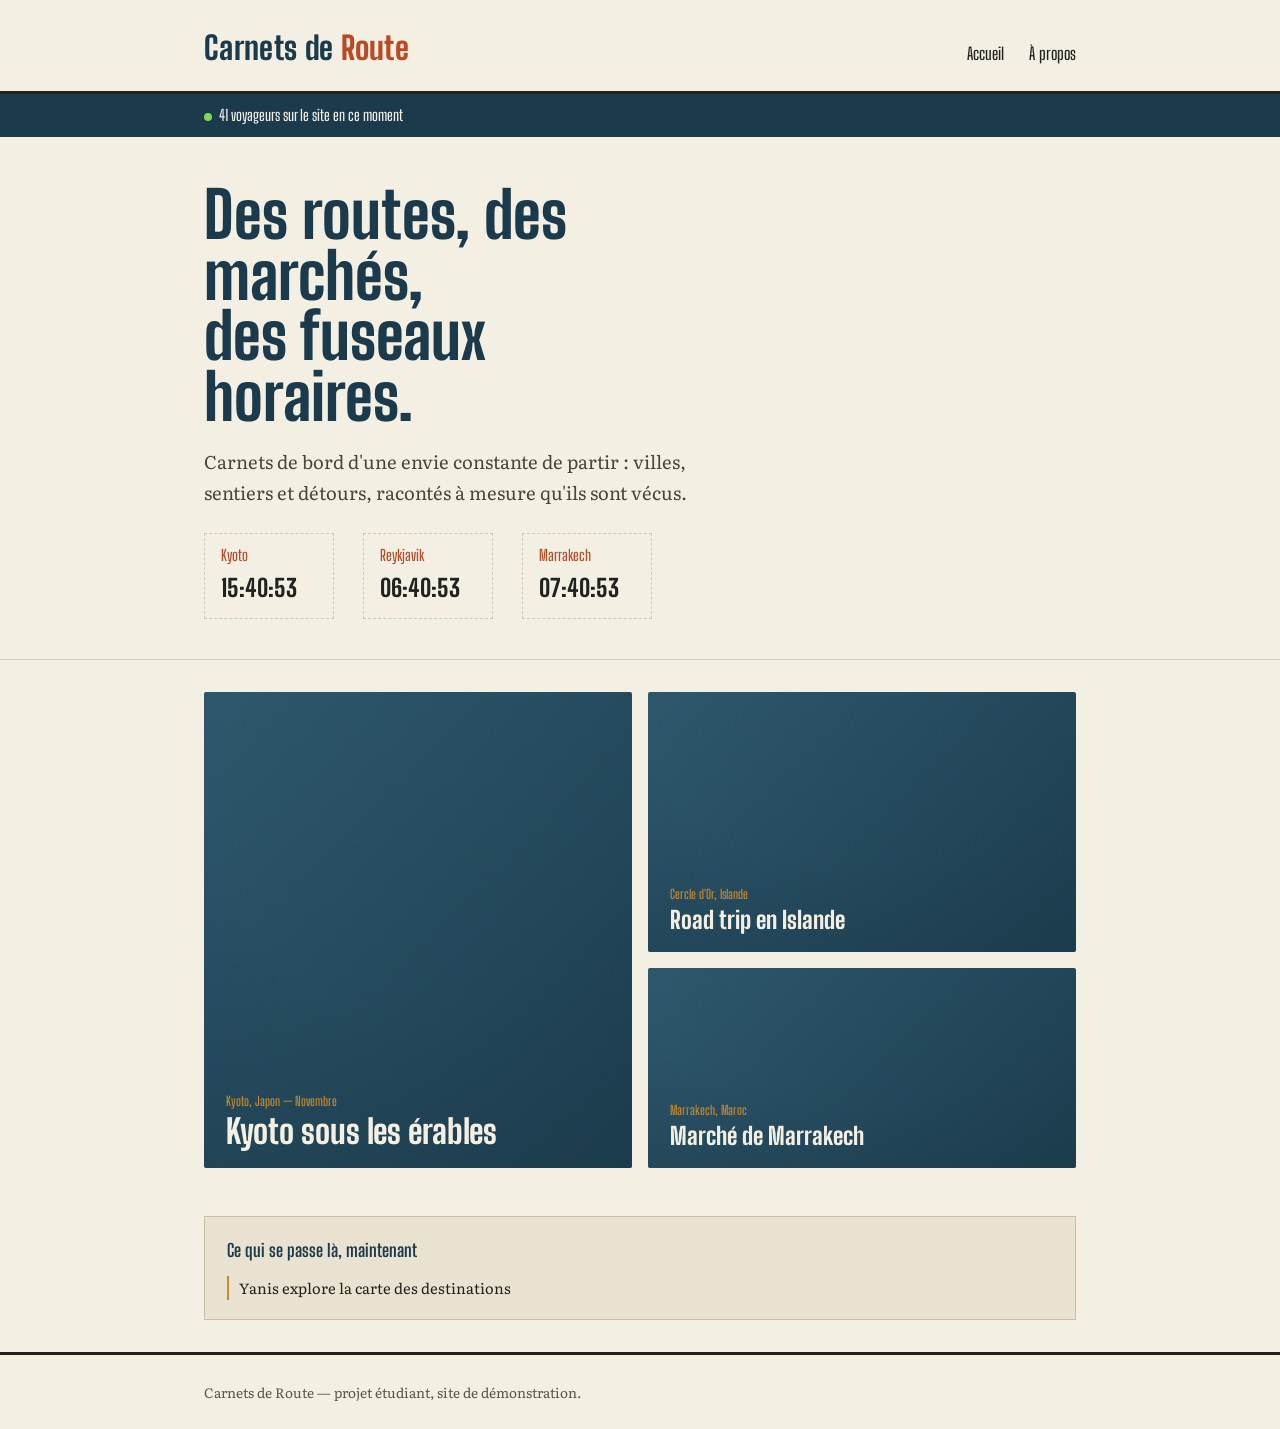
==== index.html @ 328d55f5 "Add files via upload" ====
<!DOCTYPE html>
<html lang="fr">
<head>
<meta charset="UTF-8">
<meta name="viewport" content="width=device-width, initial-scale=1.0">
<title>Carnets de Route — Blog Voyage</title>
<link rel="preconnect" href="https://fonts.googleapis.com">
<link rel="preconnect" href="https://fonts.gstatic.com" crossorigin>
<link href="https://fonts.googleapis.com/css2?family=Big+Shoulders+Display:wght@600;800&family=Literata:ital,opsz,wght@0,18..144,400;0,18..144,600;1,18..144,400&display=swap" rel="stylesheet">
<link rel="stylesheet" href="style.css">

<!-- Google Analytics 4 : remplacer G-XXXXXXX par votre ID de mesure -->
<!--
<script async src="https://www.googletagmanager.com/gtag/js?id=G-XXXXXXX"></script>
<script>
  window.dataLayer = window.dataLayer || [];
  function gtag(){dataLayer.push(arguments);}
  gtag('js', new Date());
  gtag('config', 'G-XXXXXXX');
</script>
-->
</head>
<body>

<header class="site-header">
  <div class="wrap">
    <a href="index.html" class="site-title">Carnets de <span>Route</span></a>
    <nav class="site-nav">
      <a href="index.html">Accueil</a>
      <a href="about.html">À propos</a>
    </nav>
  </div>
</header>

<div class="status-bar">
  <div class="wrap">
    <span><span class="dot"></span><span id="online-count">32</span> voyageurs sur le site en ce moment</span>
  </div>
</div>

<section class="hero">
  <div class="wrap">
    <h1>Des routes, des marchés,<span class="line2">des fuseaux horaires.</span></h1>
    <p>Carnets de bord d'une envie constante de partir : villes, sentiers et détours, racontés à mesure qu'ils sont vécus.</p>

    <div class="world-clocks">
      <div class="clock">
        <div class="city">Kyoto</div>
        <div class="time" id="clock-tokyo">--:--:--</div>
      </div>
      <div class="clock">
        <div class="city">Reykjavik</div>
        <div class="time" id="clock-reykjavik">--:--:--</div>
      </div>
      <div class="clock">
        <div class="city">Marrakech</div>
        <div class="time" id="clock-marrakech">--:--:--</div>
      </div>
    </div>
  </div>
</section>

<div class="wrap">
  <div class="bento">
    <a class="entry-card" href="article-kyoto.html">
      <div class="photo" style="position:absolute; inset:0;">
        <img src="images/kyoto.jpg" alt="Kyoto sous les érables" loading="lazy" onerror="this.style.display='none'">
      </div>
      <div class="card-inner">
        <div class="meta">Kyoto, Japon — Novembre</div>
        <h3>Kyoto sous les érables</h3>
      </div>
    </a>

    <a class="entry-card" href="article-islande.html">
      <div class="photo" style="position:absolute; inset:0;">
        <img src="images/islande.jpg" alt="Road trip en Islande" loading="lazy" onerror="this.style.display='none'">
      </div>
      <div class="card-inner">
        <div class="meta">Cercle d'Or, Islande</div>
        <h3>Road trip en Islande</h3>
      </div>
    </a>

    <a class="entry-card" href="article-marrakech.html">
      <div class="photo" style="position:absolute; inset:0;">
        <img src="images/marrakech.jpg" alt="Marché de Marrakech" loading="lazy" onerror="this.style.display='none'">
      </div>
      <div class="card-inner">
        <div class="meta">Marrakech, Maroc</div>
        <h3>Marché de Marrakech</h3>
      </div>
    </a>
  </div>

  <div class="activity">
    <h2>Ce qui se passe là, maintenant</h2>
    <ul id="activity-feed"></ul>
  </div>
</div>

<footer class="site-footer">
  <div class="wrap">
    Carnets de Route — projet étudiant, site de démonstration.
  </div>
</footer>

<script src="script.js"></script>
</body>
</html>
---- style.css ----
:root {
  --ink: #21231F;
  --paper: #F4EFE3;
  --paper-dim: #E9E2D0;
  --prussian: #1B3A4B;
  --prussian-light: #2C5468;
  --ochre: #C98A2B;
  --rust: #B84B26;
  --line: rgba(33, 35, 31, 0.18);
  --font-display: 'Big Shoulders Display', sans-serif;
  --font-body: 'Literata', serif;
}

* { box-sizing: border-box; }

html { scroll-behavior: smooth; }

body {
  margin: 0;
  background: var(--paper);
  color: var(--ink);
  font-family: var(--font-body);
  font-size: 1.05rem;
  line-height: 1.65;
}

a { color: inherit; }

.wrap {
  max-width: 920px;
  margin: 0 auto;
  padding: 0 1.5rem;
}

/* ---------- Header ---------- */

.site-header {
  border-bottom: 3px solid var(--ink);
  padding: 1.4rem 0 1rem;
}

.site-header .wrap {
  display: flex;
  align-items: baseline;
  justify-content: space-between;
  flex-wrap: wrap;
  gap: 0.5rem;
}

.site-title {
  font-family: var(--font-display);
  font-weight: 800;
  font-size: 2rem;
  letter-spacing: 0.01em;
  text-decoration: none;
  color: var(--prussian);
}

.site-title span { color: var(--rust); }

.site-nav a {
  text-decoration: none;
  font-family: var(--font-display);
  font-weight: 600;
  font-size: 1.05rem;
  margin-left: 1.4rem;
  color: var(--ink);
  border-bottom: 2px solid transparent;
}

.site-nav a:hover { border-bottom-color: var(--rust); }

/* ---------- Bandeau statut temps réel ---------- */

.status-bar {
  background: var(--prussian);
  color: var(--paper);
  font-family: var(--font-display);
  font-weight: 600;
  font-size: 0.95rem;
}

.status-bar .wrap {
  display: flex;
  flex-wrap: wrap;
  gap: 1.6rem;
  padding: 0.55rem 1.5rem;
}

.status-bar .dot {
  display: inline-block;
  width: 8px;
  height: 8px;
  border-radius: 50%;
  background: #7FD858;
  margin-right: 0.45rem;
  animation: pulse 1.8s infinite;
}

@keyframes pulse {
  0%, 100% { opacity: 1; }
  50% { opacity: 0.35; }
}

/* ---------- Hero ---------- */

.hero {
  padding: 3rem 0 2.5rem;
  border-bottom: 1px solid var(--line);
}

.hero h1 {
  font-family: var(--font-display);
  font-weight: 800;
  font-size: clamp(2.4rem, 6vw, 4rem);
  line-height: 0.95;
  margin: 0 0 1rem;
  color: var(--prussian);
  max-width: 14ch;
}

.hero p {
  max-width: 46ch;
  font-size: 1.15rem;
  color: #45473f;
}

.hero h1 .line2 {
  display: block;
}

/* ---------- Horloges monde ---------- */

.world-clocks {
  display: flex;
  gap: 1.8rem;
  flex-wrap: wrap;
  margin-top: 1.6rem;
}

.clock {
  border: 1px dashed var(--line);
  padding: 0.6rem 1rem;
  min-width: 130px;
}

.clock .city {
  font-family: var(--font-display);
  font-weight: 600;
  font-size: 0.95rem;
  color: var(--rust);
}

.clock .time {
  font-family: var(--font-display);
  font-size: 1.5rem;
  font-weight: 800;
  color: var(--ink);
}

/* ---------- Traitement photo (grain + vignette, esthétique éditoriale) ---------- */

.photo {
  position: relative;
  overflow: hidden;
  background: linear-gradient(135deg, var(--prussian-light), var(--prussian));
  background-size: cover;
  background-position: center;
}

.photo::before {
  /* grain léger, superposé sur toute image */
  content: "";
  position: absolute;
  inset: 0;
  background-image: url("data:image/svg+xml;utf8,<svg xmlns='http://www.w3.org/2000/svg' width='120' height='120'><filter id='n'><feTurbulence type='fractalNoise' baseFrequency='0.85' numOctaves='2' stitchTiles='stitch'/></filter><rect width='100%25' height='100%25' filter='url(%23n)' opacity='0.35'/></svg>");
  mix-blend-mode: overlay;
  opacity: 0.5;
  pointer-events: none;
}

.photo::after {
  /* vignette + teinte chaude, look pellicule */
  content: "";
  position: absolute;
  inset: 0;
  background: radial-gradient(120% 120% at 50% 20%, transparent 40%, rgba(27, 58, 75, 0.55) 100%);
  pointer-events: none;
}

.photo img {
  width: 100%;
  height: 100%;
  object-fit: cover;
  display: block;
  filter: saturate(0.92) contrast(1.05) sepia(0.08);
}

/* ---------- Grille bento des destinations ---------- */

.bento {
  display: grid;
  grid-template-columns: repeat(4, 1fr);
  grid-template-rows: 260px 200px;
  gap: 1rem;
  margin: 2rem 0 3rem;
}

.bento .entry-card {
  position: relative;
  overflow: hidden;
  border-radius: 2px;
  text-decoration: none;
  color: var(--paper);
  display: flex;
  align-items: flex-end;
  opacity: 0;
  transform: translateY(16px);
  transition: opacity 0.6s ease, transform 0.6s ease;
}

.bento .entry-card.visible {
  opacity: 1;
  transform: translateY(0);
}

.bento .entry-card:nth-child(1) { grid-column: 1 / 3; grid-row: 1 / 3; }
.bento .entry-card:nth-child(2) { grid-column: 3 / 5; grid-row: 1 / 2; }
.bento .entry-card:nth-child(3) { grid-column: 3 / 5; grid-row: 2 / 3; }

.bento .card-inner {
  position: relative;
  z-index: 1;
  padding: 1.2rem 1.4rem;
  width: 100%;
}

.bento .card-inner .meta {
  font-family: var(--font-display);
  font-weight: 600;
  font-size: 0.8rem;
  color: var(--ochre);
  text-transform: none;
}

.bento .card-inner h3 {
  font-family: var(--font-display);
  font-weight: 800;
  font-size: 1.5rem;
  margin: 0.15rem 0 0;
  line-height: 1.02;
}

.bento .entry-card:nth-child(1) .card-inner h3 { font-size: 2.1rem; }

@media (max-width: 720px) {
  .bento { grid-template-columns: 1fr; grid-template-rows: none; }
  .bento .entry-card:nth-child(1),
  .bento .entry-card:nth-child(2),
  .bento .entry-card:nth-child(3) {
    grid-column: 1; grid-row: auto; height: 220px;
  }
}

/* ---------- Hero photo article ---------- */

.article-photo {
  height: 340px;
  margin: 1.5rem 0 0;
}

/* ---------- Articles / carnets ---------- */

.log-section {
  padding: 2.5rem 0;
}

.log-section h2 {
  font-family: var(--font-display);
  font-weight: 800;
  font-size: 1.6rem;
  color: var(--prussian);
  margin-bottom: 1.5rem;
}

.entry {
  display: grid;
  grid-template-columns: 96px 1fr;
  gap: 1.4rem;
  padding: 1.4rem 0;
  border-top: 1px dashed var(--line);
  text-decoration: none;
  color: inherit;
}

.entry:first-of-type { border-top: none; }

.entry .stamp {
  font-family: var(--font-display);
  font-weight: 800;
  font-size: 0.85rem;
  color: var(--paper);
  background: var(--rust);
  border-radius: 50%;
  width: 76px;
  height: 76px;
  display: flex;
  align-items: center;
  justify-content: center;
  text-align: center;
  line-height: 1.1;
  transform: rotate(-6deg);
  border: 2px dotted var(--paper);
  outline: 1.5px solid var(--rust);
  outline-offset: 2px;
}

.entry h3 {
  font-family: var(--font-display);
  font-weight: 700;
  font-size: 1.5rem;
  margin: 0 0 0.3rem;
}

.entry .meta {
  font-size: 0.85rem;
  color: var(--rust);
  font-family: var(--font-display);
  font-weight: 600;
  margin-bottom: 0.5rem;
}

.entry p { margin: 0; color: #45473f; }

/* ---------- Activité récente (feed simulé) ---------- */

.activity {
  background: var(--paper-dim);
  border: 1px solid var(--line);
  padding: 1.2rem 1.4rem;
  margin: 2rem 0;
}

.activity h2 {
  font-family: var(--font-display);
  font-size: 1.1rem;
  margin: 0 0 0.7rem;
  color: var(--prussian);
}

#activity-feed {
  list-style: none;
  margin: 0;
  padding: 0;
  font-size: 0.92rem;
  display: flex;
  flex-direction: column;
  gap: 0.4rem;
}

#activity-feed li {
  opacity: 0;
  animation: fadein 0.5s forwards;
  border-left: 2px solid var(--ochre);
  padding-left: 0.6rem;
}

@keyframes fadein { to { opacity: 1; } }

/* ---------- Article single page ---------- */

.article-header {
  padding: 3rem 0 1.5rem;
  border-bottom: 1px solid var(--line);
}

.article-header .meta {
  font-family: var(--font-display);
  font-weight: 600;
  color: var(--rust);
  font-size: 0.95rem;
}

.article-header h1 {
  font-family: var(--font-display);
  font-weight: 800;
  font-size: clamp(2rem, 5vw, 3.2rem);
  color: var(--prussian);
  margin: 0.3rem 0 0.6rem;
  line-height: 1.02;
}

.article-body {
  padding: 2rem 0;
  max-width: 68ch;
}

.article-body p { margin: 0 0 1.2rem; }

.views-counter {
  font-family: var(--font-display);
  font-weight: 600;
  font-size: 0.95rem;
  color: var(--rust);
  margin-top: 0.6rem;
}

/* ---------- Footer ---------- */

.site-footer {
  border-top: 3px solid var(--ink);
  padding: 1.6rem 0;
  font-size: 0.85rem;
  color: #55584d;
}

@media (max-width: 600px) {
  .entry { grid-template-columns: 60px 1fr; }
  .entry .stamp { width: 54px; height: 54px; font-size: 0.65rem; }
}
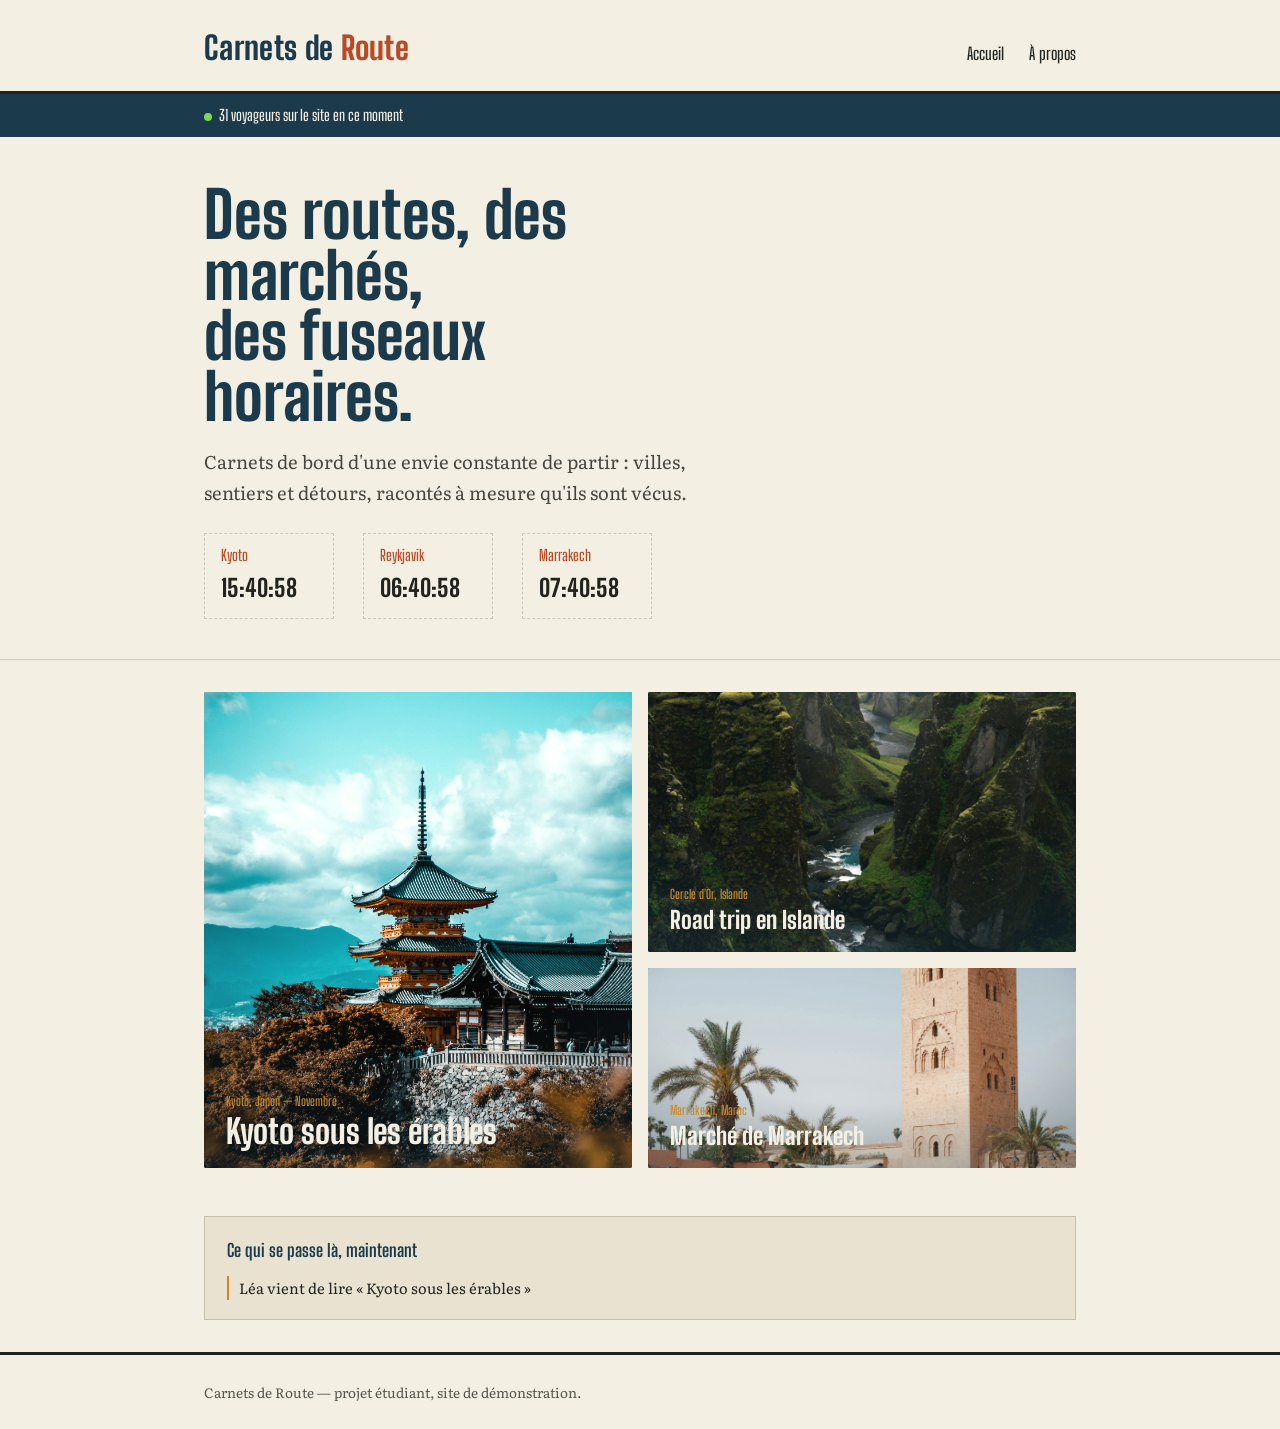
==== commit de6f24a5: "Update index.html" ====
--- a/index.html
+++ b/index.html
@@ -9,16 +9,15 @@
 <link href="https://fonts.googleapis.com/css2?family=Big+Shoulders+Display:wght@600;800&family=Literata:ital,opsz,wght@0,18..144,400;0,18..144,600;1,18..144,400&display=swap" rel="stylesheet">
 <link rel="stylesheet" href="style.css">
 
-<!-- Google Analytics 4 : remplacer G-XXXXXXX par votre ID de mesure -->
-<!--
-<script async src="https://www.googletagmanager.com/gtag/js?id=G-XXXXXXX"></script>
+
+<script async src="https://www.googletagmanager.com/gtag/js?id=G-Y0S52DSMB1"></script>
 <script>
   window.dataLayer = window.dataLayer || [];
   function gtag(){dataLayer.push(arguments);}
   gtag('js', new Date());
-  gtag('config', 'G-XXXXXXX');
+  gtag('config', 'G-Y0S52DSMB1');
 </script>
--->
+
 </head>
 <body>
 
